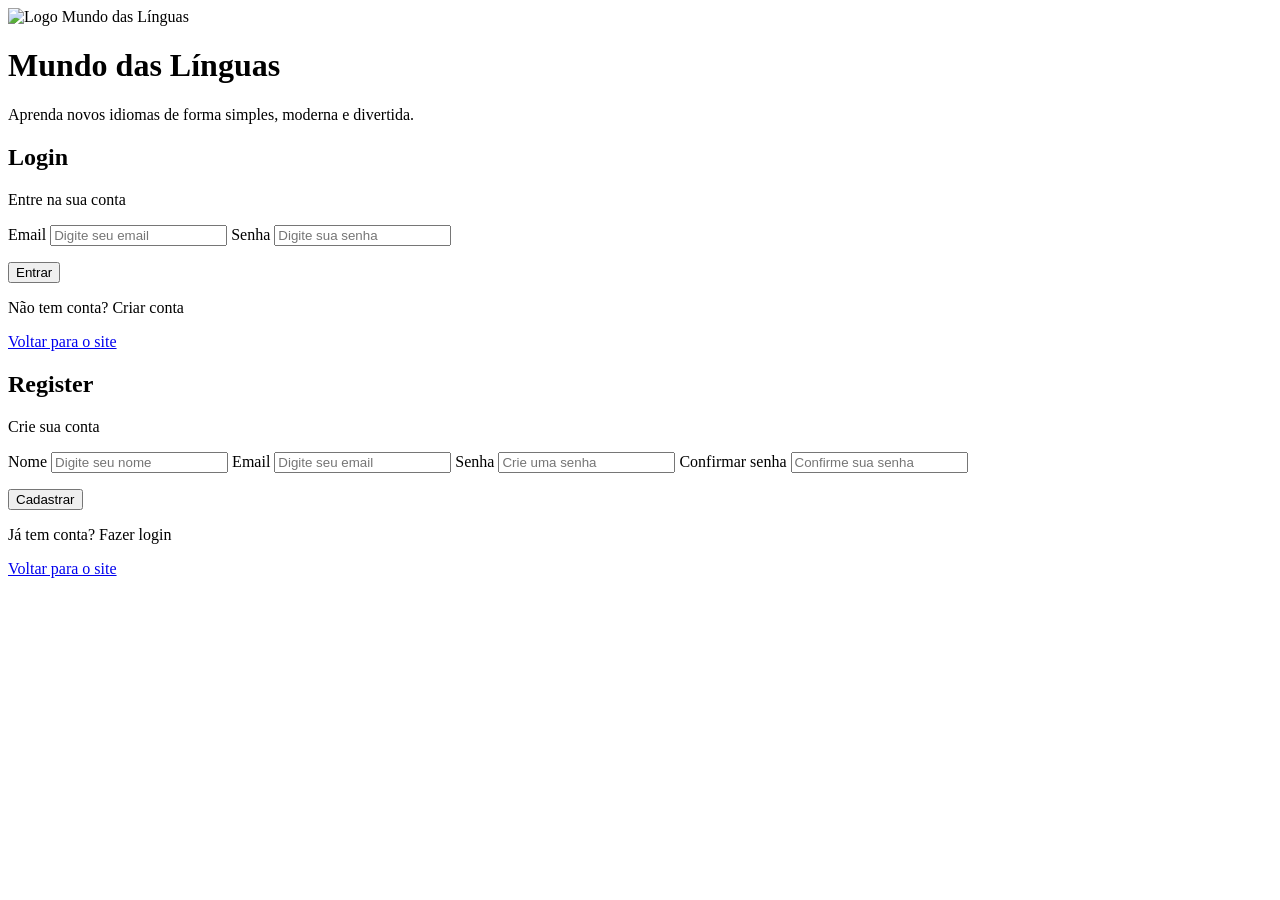
==== login/login.html @ 2a3f1c03 "Arrumei" ====
<!DOCTYPE html>
<html lang="pt-BR">
<head>
    <meta charset="UTF-8">
    <meta name="viewport" content="width=device-width, initial-scale=1.0">
    <title>Login | Mundo das Línguas</title>
    <link rel="stylesheet" href="login.css">
</head>
<body>

    <main class="container">

        <div class="card">

            <div class="lado-esquerdo">
                <img src="site/img/logo.png" alt="Logo Mundo das Línguas" class="logo">

                <h1>Mundo das Línguas</h1>

                <p>
                    Aprenda novos idiomas de forma simples, moderna e divertida.
                </p>
            </div>

            <div class="lado-direito">

                <!-- LOGIN -->
                <div class="form-box active" id="loginBox">

                    <h2>Login</h2>

                    <p class="subtitulo">
                        Entre na sua conta
                    </p>

                    <label>Email</label>
                    <input type="email" id="loginEmail" placeholder="Digite seu email">

                    <label>Senha</label>
                    <input type="password" id="loginSenha" placeholder="Digite sua senha">

                    <p id="erroLogin" class="erro"></p>
                    <p id="sucessoLogin" class="sucesso"></p>

                    <button onclick="fazerLogin()">Entrar</button>

                    <p class="trocar">
                        Não tem conta?
                        <span onclick="mostrarRegister()">Criar conta</span>
                    </p>

                    <a href="index.html" class="voltar">Voltar para o site</a>

                </div>

                <!-- REGISTER -->
                <div class="form-box" id="registerBox">

                    <h2>Register</h2>

                    <p class="subtitulo">
                        Crie sua conta
                    </p>

                    <label>Nome</label>
                    <input type="text" id="registerNome" placeholder="Digite seu nome">

                    <label>Email</label>
                    <input type="email" id="registerEmail" placeholder="Digite seu email">

                    <label>Senha</label>
                    <input type="password" id="registerSenha" placeholder="Crie uma senha">

                    <label>Confirmar senha</label>
                    <input type="password" id="registerConfirmarSenha" placeholder="Confirme sua senha">

                    <p id="erroRegister" class="erro"></p>
                    <p id="sucessoRegister" class="sucesso"></p>

                    <button onclick="fazerRegister()">Cadastrar</button>

                    <p class="trocar">
                        Já tem conta?
                        <span onclick="mostrarLogin()">Fazer login</span>
                    </p>

                    <a href="index.html" class="voltar">Voltar para o site</a>

                </div>

            </div>

        </div>

    </main>

    <script src="login.js"></script>
</body>
</html>
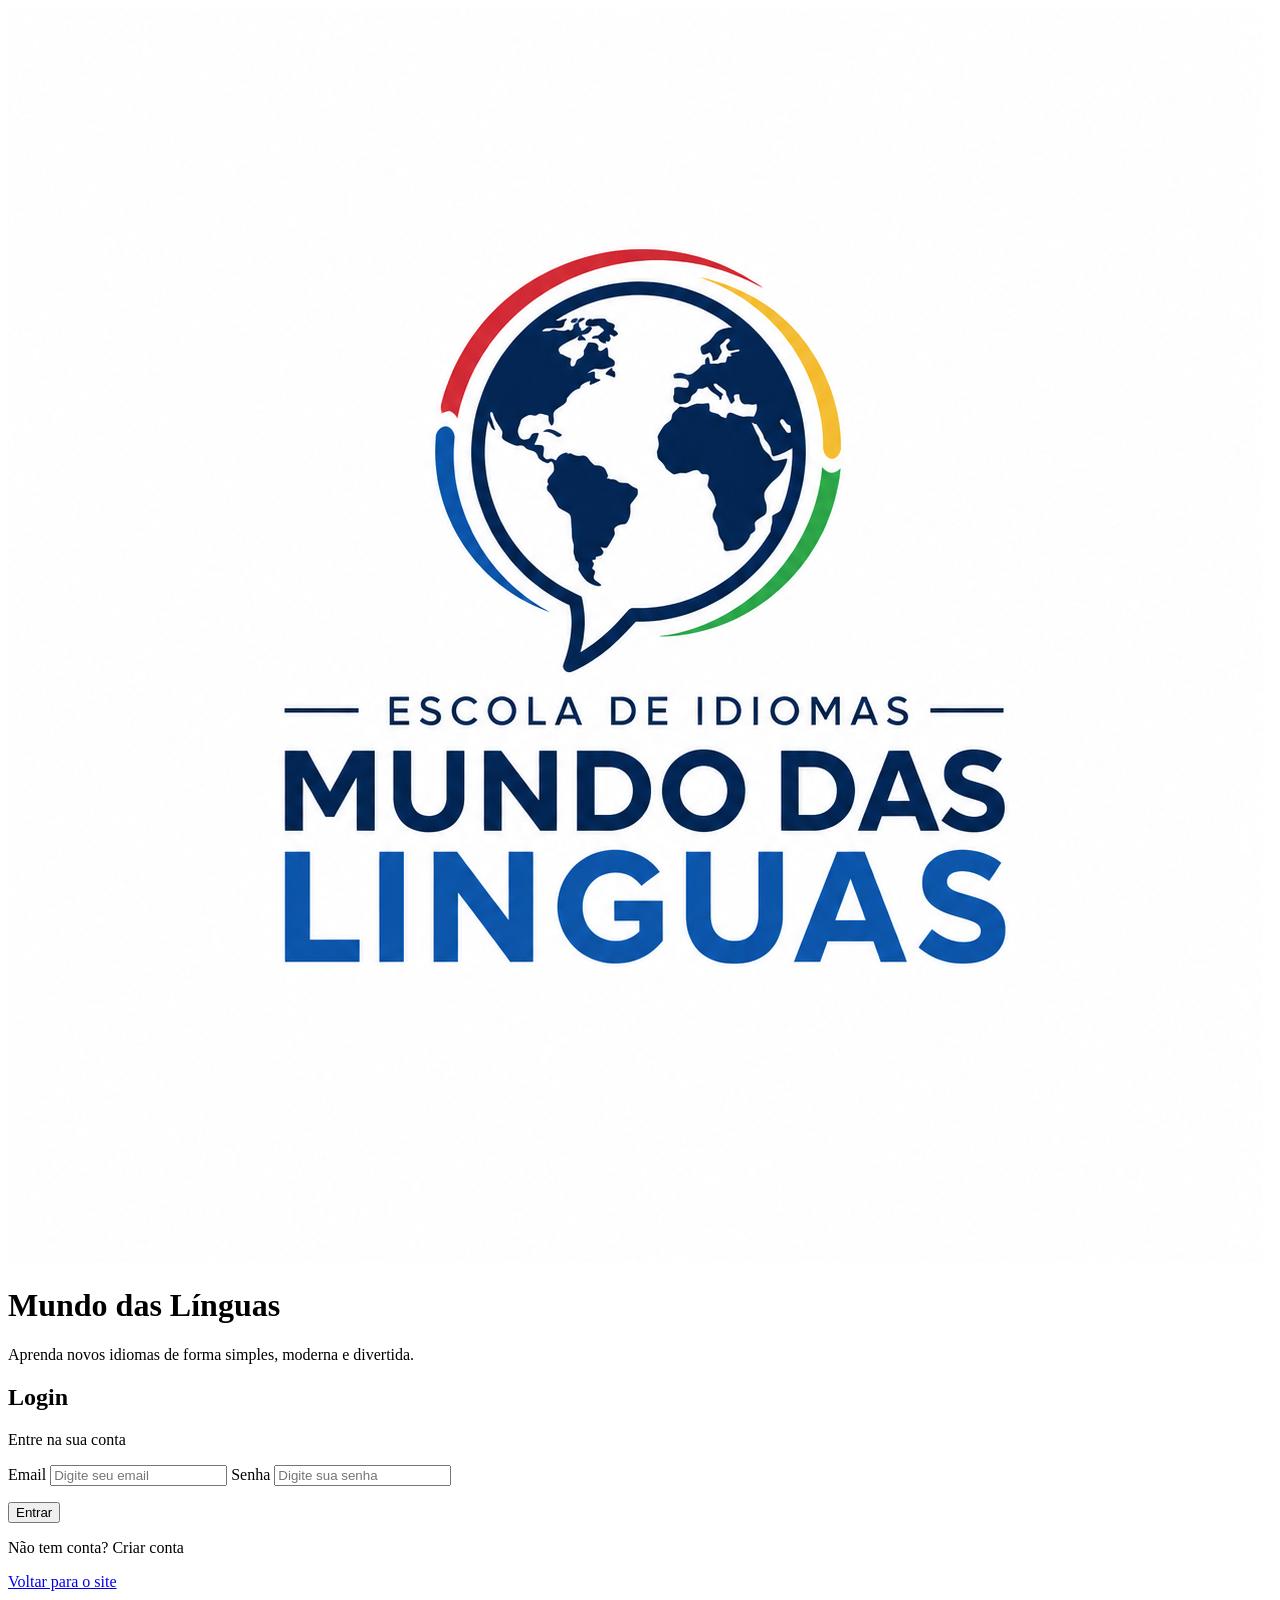
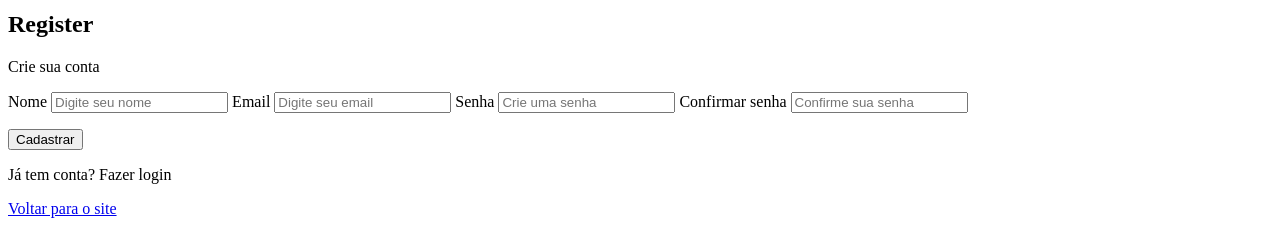
==== commit d43a90ec: "Logo no login" ====
--- a/login/login.html
+++ b/login/login.html
@@ -13,7 +13,7 @@
         <div class="card">
 
             <div class="lado-esquerdo">
-                <img src="site/img/logo.png" alt="Logo Mundo das Línguas" class="logo">
+                <img src="../img/logo.png" alt="Logo Mundo das Línguas" class="logo">
 
                 <h1>Mundo das Línguas</h1>
 
@@ -49,7 +49,7 @@
                         <span onclick="mostrarRegister()">Criar conta</span>
                     </p>
 
-                    <a href="index.html" class="voltar">Voltar para o site</a>
+                    <a href="../index.html" class="voltar">Voltar para o site</a>
 
                 </div>
 
@@ -84,7 +84,7 @@
                         <span onclick="mostrarLogin()">Fazer login</span>
                     </p>
 
-                    <a href="index.html" class="voltar">Voltar para o site</a>
+                    <a href="../index.html" class="voltar">Voltar para o site</a>
 
                 </div>
 
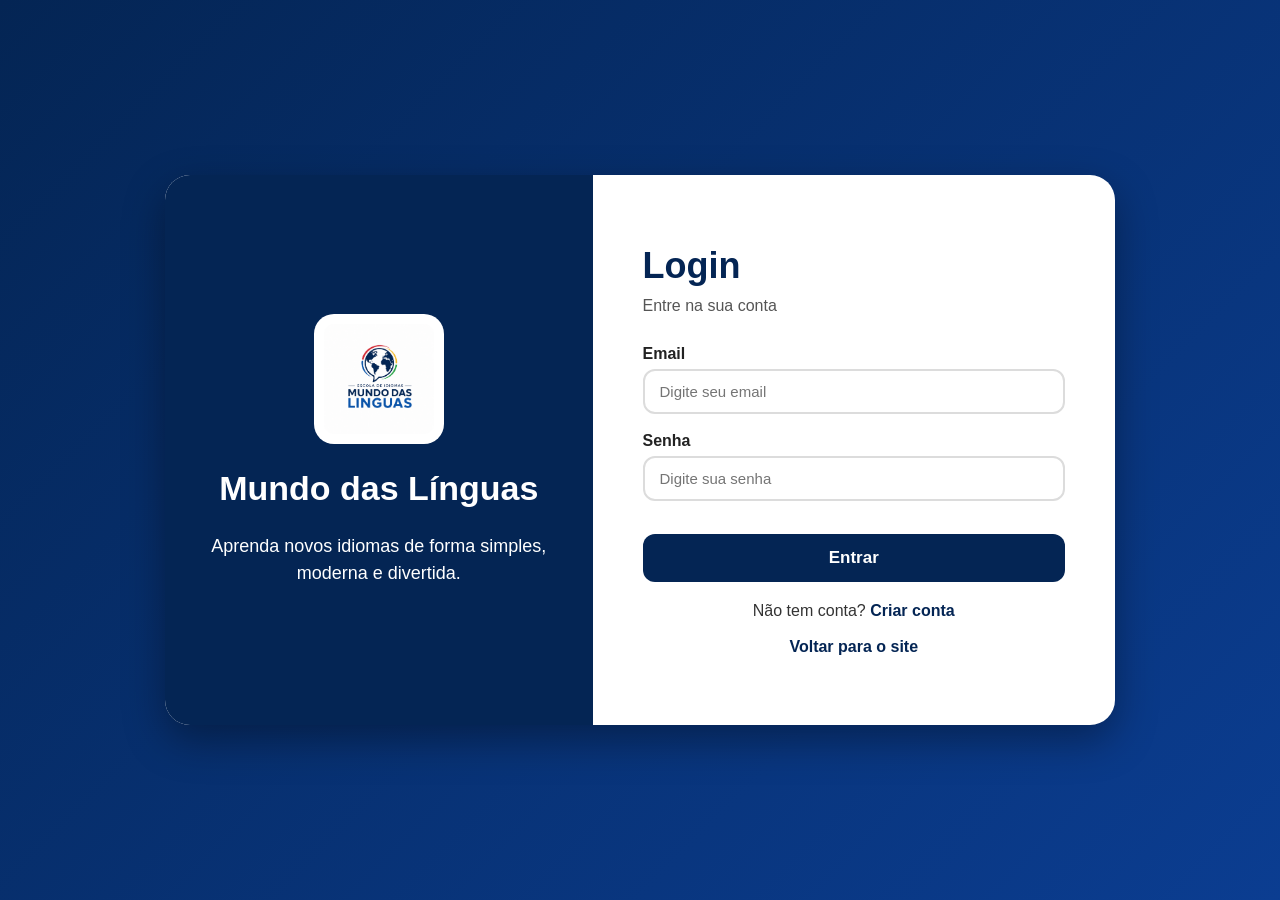
==== commit 2a8d1d43: "Update Login.html" ====
--- a/login/login.html
+++ b/login/login.html
@@ -4,7 +4,7 @@
     <meta charset="UTF-8">
     <meta name="viewport" content="width=device-width, initial-scale=1.0">
     <title>Login | Mundo das Línguas</title>
-    <link rel="stylesheet" href="login.css">
+    <link rel="stylesheet" href="Login.css">
 </head>
 <body>
 
--- a/login/Login.css
+++ b/login/Login.css
@@ -0,0 +1,192 @@
+* {
+    margin: 0;
+    padding: 0;
+    box-sizing: border-box;
+    font-family: Arial, Helvetica, sans-serif;
+}
+
+body {
+    min-height: 100vh;
+    background: linear-gradient(135deg, #042554, #0b3d91);
+    display: flex;
+    justify-content: center;
+    align-items: center;
+}
+
+.container {
+    width: 100%;
+    padding: 20px;
+}
+
+.card {
+    max-width: 950px;
+    min-height: 550px;
+    margin: auto;
+    display: flex;
+    background: white;
+    border-radius: 25px;
+    overflow: hidden;
+    box-shadow: 0 15px 40px rgba(0, 0, 0, 0.35);
+}
+
+.lado-esquerdo {
+    width: 45%;
+    background: #042554;
+    color: white;
+    padding: 50px 35px;
+    display: flex;
+    flex-direction: column;
+    justify-content: center;
+    align-items: center;
+    gap: 25px;
+    text-align: center;
+}
+
+.logo {
+    width: 130px;
+    background: white;
+    padding: 10px;
+    border-radius: 20px;
+}
+
+.lado-esquerdo h1 {
+    font-size: 34px;
+}
+
+.lado-esquerdo p {
+    font-size: 18px;
+    line-height: 1.5;
+}
+
+.lado-direito {
+    width: 55%;
+    padding: 50px;
+    display: flex;
+    align-items: center;
+    justify-content: center;
+}
+
+.form-box {
+    width: 100%;
+    display: none;
+}
+
+.form-box.active {
+    display: block;
+}
+
+.form-box h2 {
+    color: #042554;
+    font-size: 36px;
+    margin-bottom: 10px;
+}
+
+.subtitulo {
+    color: #555;
+    margin-bottom: 30px;
+}
+
+label {
+    display: block;
+    margin-bottom: 6px;
+    color: #222;
+    font-weight: bold;
+}
+
+input {
+    width: 100%;
+    height: 45px;
+    margin-bottom: 18px;
+    padding: 0 15px;
+    border: 2px solid #dcdcdc;
+    border-radius: 12px;
+    font-size: 15px;
+    outline: none;
+}
+
+input:focus {
+    border-color: #042554;
+}
+
+button {
+    width: 100%;
+    height: 48px;
+    background: #042554;
+    color: white;
+    border: none;
+    border-radius: 12px;
+    font-size: 17px;
+    font-weight: bold;
+    cursor: pointer;
+    transition: 0.3s;
+}
+
+button:hover {
+    background: #0b3d91;
+    transform: translateY(-2px);
+}
+
+.trocar {
+    text-align: center;
+    margin-top: 20px;
+    color: #333;
+}
+
+.trocar span {
+    color: #042554;
+    font-weight: bold;
+    cursor: pointer;
+}
+
+.trocar span:hover {
+    text-decoration: underline;
+}
+
+.voltar {
+    display: block;
+    margin-top: 18px;
+    text-align: center;
+    color: #042554;
+    text-decoration: none;
+    font-weight: bold;
+}
+
+.voltar:hover {
+    text-decoration: underline;
+}
+
+.erro {
+    color: red;
+    font-weight: bold;
+    margin-bottom: 15px;
+}
+
+.sucesso {
+    color: green;
+    font-weight: bold;
+    margin-bottom: 15px;
+}
+
+/* RESPONSIVO */
+@media (max-width: 768px) {
+    .card {
+        flex-direction: column;
+    }
+
+    .lado-esquerdo,
+    .lado-direito {
+        width: 100%;
+    }
+
+    .lado-esquerdo {
+        padding: 35px 25px;
+    }
+
+    .lado-direito {
+        padding: 35px 25px;
+    }
+
+    .form-box h2 {
+        font-size: 30px;
+    }
+}
